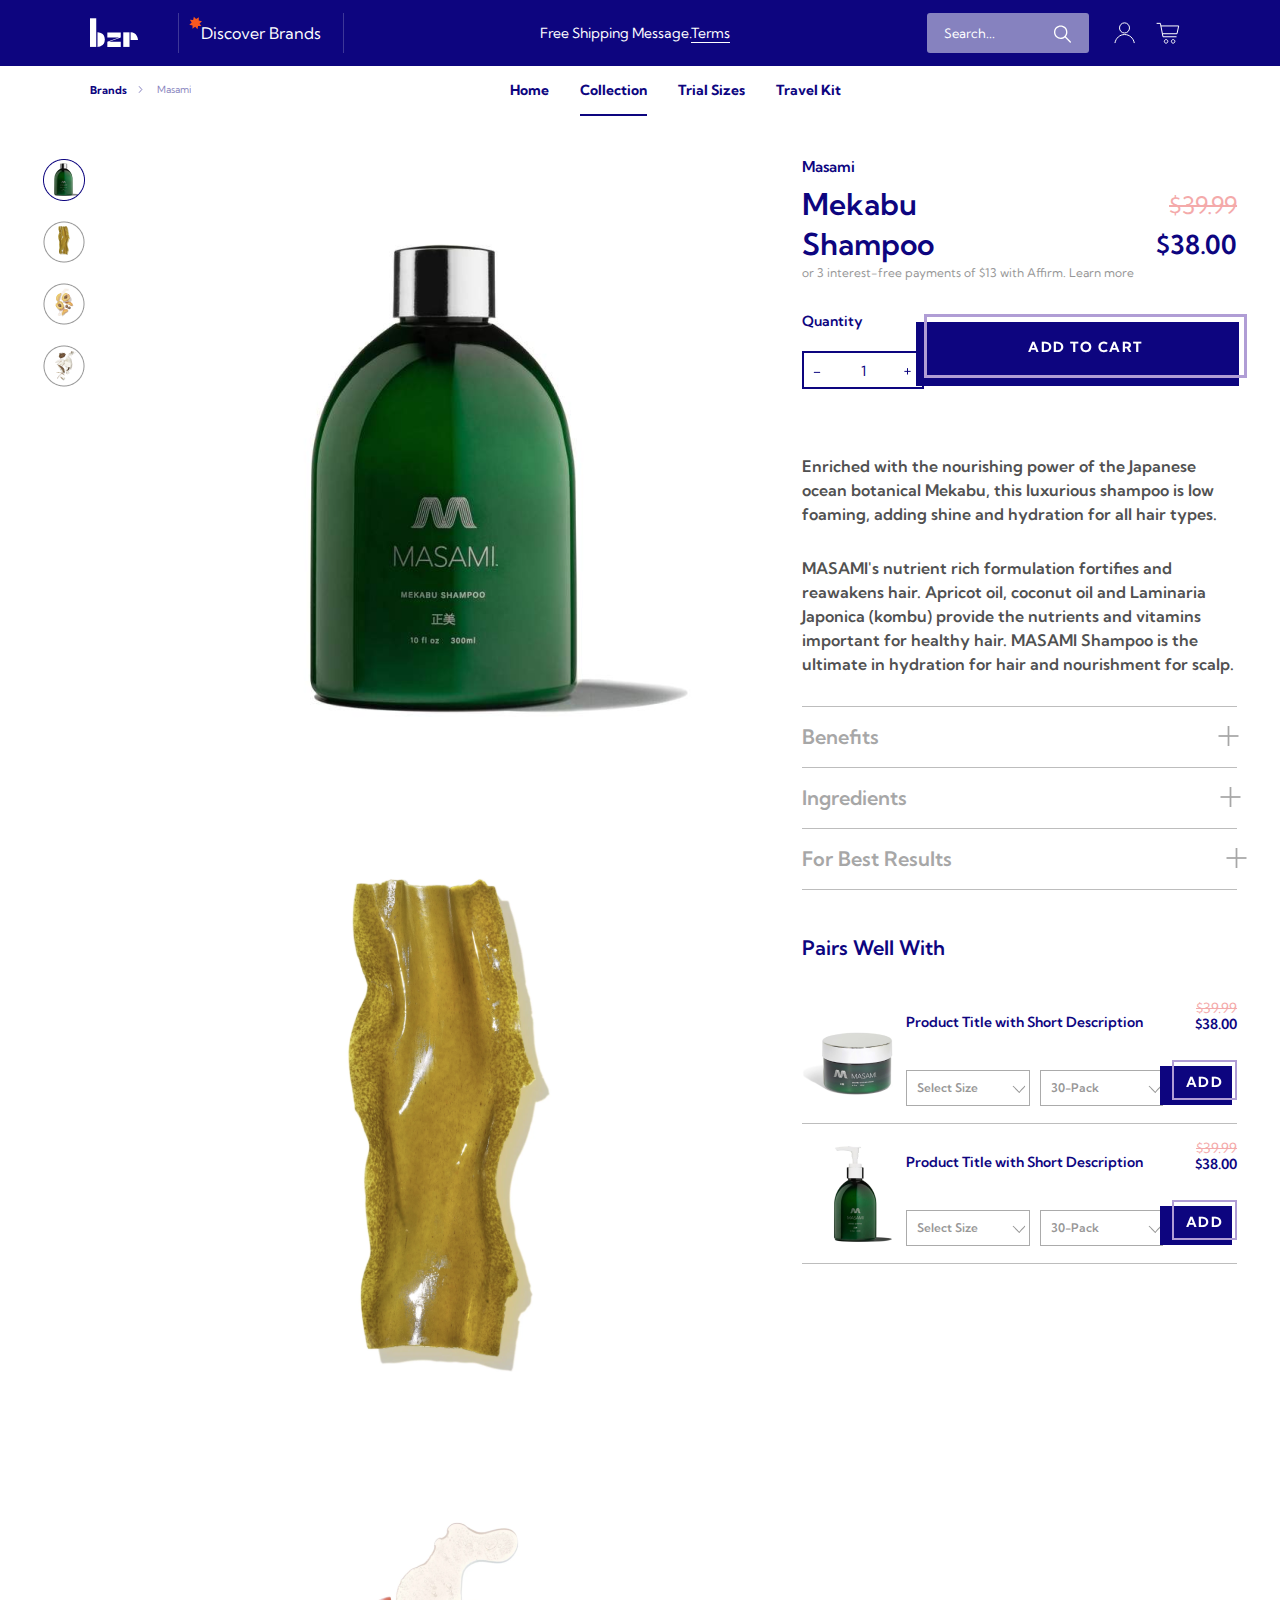
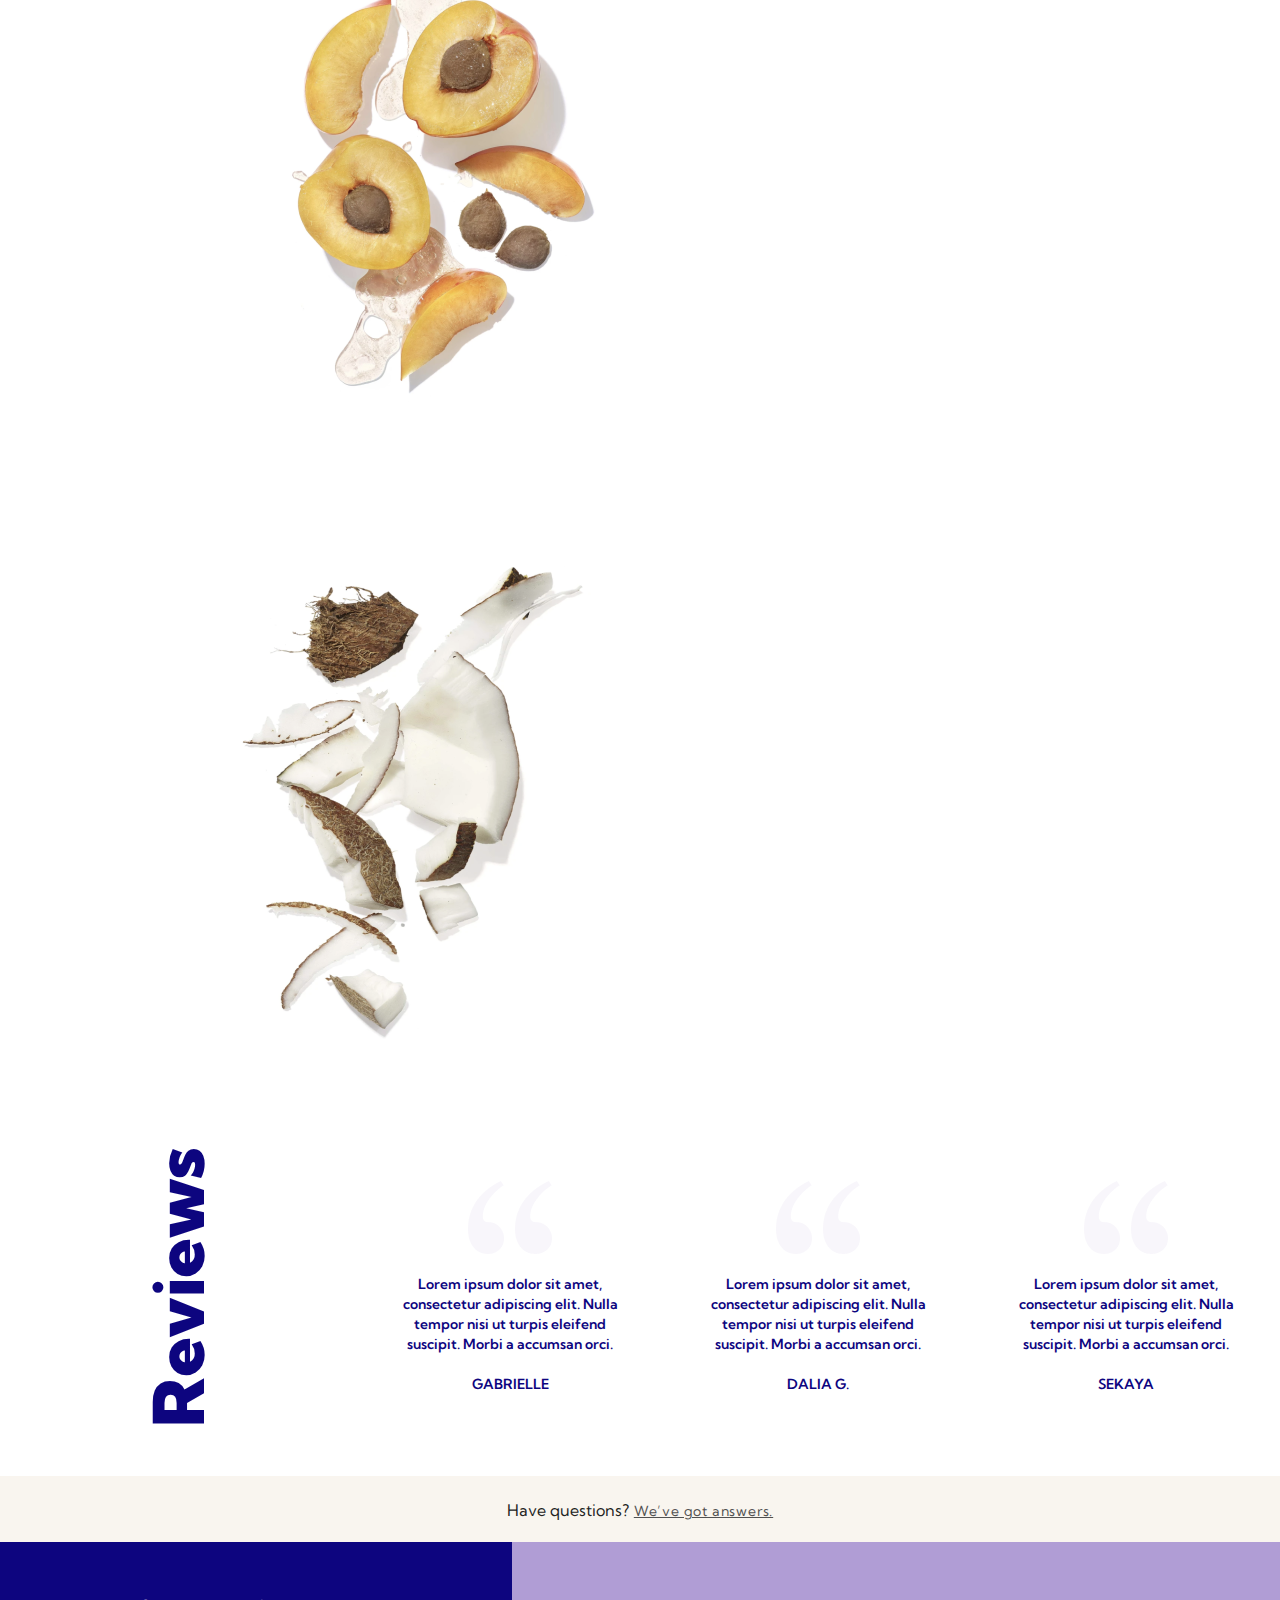
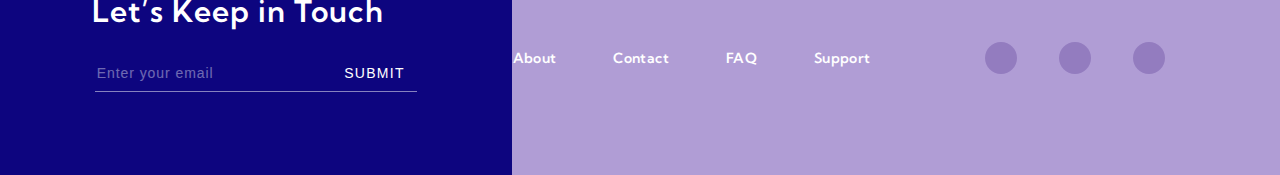
==== Mekabu_Shampoo.html @ cb9a2509 "in process" ====
<!DOCTYPE html>
<html lang="en">
<head>
    <meta charset="UTF-8">
    <meta name="viewport" content="width=device-width, initial-scale=1.0"> 
    <link rel="stylesheet" href="./css/reset.css">
    <link rel="stylesheet" href="./css/style.css">
    <link rel="stylesheet" href="./css/collection.css">
    <link rel="stylesheet" href="./css/item.css">
    <link href="https://fonts.googleapis.com/css2?family=Kumbh+Sans:wght@300&display=swap" rel="stylesheet">
    <title>Mekabu Shampoo</title>
</head>
<body>
    
        <header>
            
                <div class="header-for-mobile">
                    <div class="container">
                        <div class="header-for-mobile-row">
                            
                            <div class="line-high">
                                <p>Brand specific shipping or promo message goes here.</p>
                            </div>

                            <div class="low-line">
                                <div class="search-mobile"><img src="./images/icon-search-for-header-mobile.svg" alt=""></div>
                                <div class="main-logo-mobile"><a href="./index.html"><img src="./images/main-logo-header-mobile.svg" alt=""></a></div>
                                <div class="right-side-icons">
                                    <img src="./images/icon-account-header-mobile.svg" alt="">
                                    <img id="cart-icon-mobile" src="./images/icon-cartitems-header-mobile.svg" alt="">
                                </div>
                            </div>

                        </div>
                    </div>
                </div>
                
                <div class="nav-primary">
                    <div class="container">
                        <div class="nav-primary-row">

                            <div class="main-logo">
                               <a href="index.html"><img src="images/BZR-LOGO.svg" alt=""></a>
                            </div>

                            <div class="brand-directory">
                                <a href="#"><p>Discover Brands</p></a>
                            </div>

                            <div class="promo-message">
                                <p>Free Shipping Message.<a href="#">Terms</a></p>
                            </div>

                            <div class="field-search">
                                    <input type="text" placeholder="Search...">
                            </div>

                            <a href="#" class="account"><img src="images/ICON-Account.svg" alt=""></a>
                            <a href="#" class="cart"><img src="images/ICON-Cart.svg" alt=""></a>

                        </div>
                    </div>
                </div>

                <div class="nav-secondary">
                        <div class="container">
                            <div class="nav-secondary-row">

                                <div class="left-side">
                                    <p class="left-side-p1">Brands</p>
                                    <p class="left-side-p2">Masami</p>
                                </div>

                                <nav class="main-nav">
                                    <div><a href="index.html">Home</a></div>
                                    <div><a href="collection.html" class="active">Collection</a></div>
                                    <div><a href="#">Trial Sizes</a></div>
                                    <div><a href="#">Travel Kit</a></div>
                                    </nav>
                            </div>
                        </div>
                </div>

        </header>

        <!-- ------------------------------- main part ------------------------------------------- -->

        <div class="main-part">
            <div class="container main-part-row">

                <div class="min-item-img">
                    <div class="img-min"><a href="#"><img src="./images/min-item-img-1.png" alt=""></a></div>
                    <div class="img-min"><a href="#"><img src="./images/min-item-img-2.png" alt=""></a></div>
                    <div class="img-min"><a href="#"><img src="./images/min-item-img-3.png" alt=""></a></div>
                    <div class="img-min"><a href="#"><img src="./images/min-item-img-4.png" alt=""></a></div>
                </div>

                <div class="max-item-img">
                    <div class="img-max"><img src="./images/max-item-img-1.png" alt=""></div>
                    <div class="img-max"><img src="./images/max-item-img-2.png" alt=""></div>
                    <div class="img-max"><img src="./images/max-item-img-3.png" alt=""></div>
                    <div class="img-max"><img src="./images/max-item-img-4.png" alt=""></div>
                </div>

                <div class="info-side">
                    
                    <div class="subhead">
                        <p>Masami</p>
                    </div>

                    <div class="subhead-2">
                        <div class="product-name"><h1>Mekabu<br>
                            Shampoo</h1></div>   
                        <div class="price-strike">
                            <div class="old-price">$39.99</div>
                            <div class="product-price">$38.00</div>
                        </div>                
                    </div>

                    <div class="more-price-info"><p>or 3 interest-free payments of $13 with Affirm. Learn more</p></div>

                    <div class="quantity-and-button">
                        <div class="quantity">
                            <h3>Quantity</h3>
                            <div class="quantity-input"><a href="#">1</a></div>
                        </div>
                        <div class="button-add-product">
                            <a href="">ADD TO CART</a>
                        </div>
                    </div>

                    <div class="product-description">
                        <p>Enriched with the nourishing power of the Japanese ocean botanical Mekabu, this luxurious shampoo is low foaming, adding shine and hydration for all hair types.</p>

                        <p>MASAMI's nutrient rich formulation fortifies and reawakens hair. Apricot oil, coconut oil and Laminaria Japonica (kombu) provide the nutrients and vitamins important for healthy hair. MASAMI Shampoo is the ultimate in hydration for hair and nourishment for scalp.</p>
                    </div>

                    <div class="detail-dropdowns">
                        <div class="benefits">
                            <p>Benefits</p>
                        </div>

                        <div class="ingredients">
                            <p>Ingredients</p>
                        </div>

                        <div class="f-b-results">
                            <p>For Best Results</p>
                        </div>
                    </div>

                    <div class="pairing">
                        <h3>Pairs Well With</h3>
                        <div class="pairing-column">
                            
                            <div class="pairing-block">
                                
                                <div class="start-side">
                                    <img src="./images/pairing-block-img-1.png" alt="">
                                </div>

                                <div class="medium-side">
                                    <div class="m-s-headline"><p>Product Title with Short Description</p></div>
                                    <div class="selectores">
                                        <div class="slct-1"><p>Select Size</p></div>
                                        <div class="slct-2"><p>30-Pack</p></div>
                                    </div>
                                </div>

                                <div class="end-side">
                                    <div class="price-strike">
                                        <div id="old-price-prn-blck" class="old-price">$39.99</div>
                                        <div id="product-price-prn-blck" class="product-price">$38.00</div>
                                    </div>
                                    <div class="btn-add">
                                        <a href="#">ADD</a>
                                    </div>
                                </div>

                            </div>

                            <div class="pairing-block">
                                
                                <div class="start-side">
                                    <img src="./images/pairing-block-img-2.png" alt="">
                                </div>

                                <div class="medium-side">
                                    <div class="m-s-headline"><p>Product Title with Short Description</p></div>
                                    <div class="selectores">
                                        <div class="slct-1"><p>Select Size</p></div>
                                        <div class="slct-2"><p>30-Pack</p></div>
                                    </div>
                                </div>

                                <div class="end-side">
                                    <div class="price-strike">
                                        <div id="old-price-prn-blck" class="old-price">$39.99</div>
                                        <div id="product-price-prn-blck" class="product-price">$38.00</div>
                                    </div>
                                    <div class="btn-add">
                                        <a href="#">ADD</a>
                                    </div>
                                </div>

                            </div>
                        </div>
                    </div>

                </div>
            </div>
        </div>

        <!-- ------------------------------- reviews ------------------------------------------>

        <div class="reviews">
            <div class="container reviews-row">

                <div class="start-block">
                    Reviews
                </div>

                <div class="standard-block standard-block-1">
                    <div class="reviews-quotes"><img src="./images/reviews-quotes.png" alt=""></div>
                    <p class="reviews-p1">Lorem ipsum dolor sit amet, consectetur adipiscing elit. Nulla tempor nisi ut turpis eleifend suscipit. Morbi a accumsan orci. </p>
                    <p class="reviewers-name">GABRIELLE</p>
                </div>

                <div id="standard-block-2" class="standard-block standard-block-2">
                    <div class="reviews-quotes"><img src="./images/reviews-quotes.png" alt=""></div>
                    <p class="reviews-p1">Lorem ipsum dolor sit amet, consectetur adipiscing elit. Nulla tempor nisi ut turpis eleifend suscipit. Morbi a accumsan orci. </p>
                    <p class="reviewers-name">DALIA G.</p>
                </div>

                <div id="standard-block-3" class="standard-block standard-block-3">
                    <div class="reviews-quotes"><img src="./images/reviews-quotes.png" alt=""></div>
                    <p class="reviews-p1">Lorem ipsum dolor sit amet, consectetur adipiscing elit. Nulla tempor nisi ut turpis eleifend suscipit. Morbi a accumsan orci. </p>
                    <p class="reviewers-name">SEKAYA</p>
                </div>

            </div>
        </div>

        <!-- ----------------------------------- footer ------------------------------ -->

        <div class="footer">
            
                <div class="footer-primary">
                    <div class="container footer-primary-row">
                        <p>Have questions?<a href="#">We’ve got answers.</a></p>
                    </div>
                </div>

                <div class="footer-secondary">
                    <div class="container-fluid footer-secondary-row">
                        
                        <div class="footer-secondary-block-1">
                            <h3>Let’s Keep in Touch</h3>
                            <form id="email">
                                <input type="text" placeholder="Enter your email">
                                <button>SUBMIT</button>
                            </form>
                        </div>

                        <div class="footer-secondary-block-2">
                            <nav class="footer-nav">
                                <div><a href="#">About</a></div>
                                <div><a href="#">Contact</a></div>
                                <div><a href="#">FAQ</a></div>
                                <div id="nav-support"><a href="#">Support</a></div>
                            </nav>
                        </div>

                        <div class="footer-secondary-block-3">
                            <div class="footer-icons">
                                <img src="./images/social-icon-footer.svg" alt="">
                                <img src="./images/social-icon-footer.svg" alt="">
                                <img id="last-footer-icon" src="./images/social-icon-footer.svg" alt="">
                            </div>
                        </div>
                    </div>

                </div>
        </div>

</body>
</html>
---- css/style.css ----
body {
    font-family: 'Kumbh Sans', sans-serif;
    background-color: #fff;
    max-height: 100%;
    /* overflow: hidden;  */
    display: flex;
    flex-direction: column; 
}

.container-fluid {
    max-width: 100%;
    display: flex;
    margin: 0 auto;
}

.container {
    display: flex;
    max-width: 1440px;
    margin: 0 auto;
}

/* ----------------------------- header ------------------------------- */

/* --------------------------- nav-primary ---------------------------- */

.nav-primary {
    background-color: #0D057F;

}

.nav-primary-row {
    display: flex;
    width: 100%;
    align-items: center;
    padding: 1% 7%;
}

.main-logo {
    width: 8%;
}

.brand-directory p {
    font-size: 16px;
    font-style: normal;
    font-weight: 400;
    line-height: 24px;
    letter-spacing: 0px;
    color: #fff;
}

.brand-directory p::before {
    content: url(../images/Star-1.svg);
    position: absolute;
    margin: -10px 0px 0px -13px;
    transform: rotate(89deg);
}

.brand-directory {
    display: flex;
    align-items: center;
    width: 15%;
    height: 100%;
    justify-content: center;
    border-left: 1px solid rgba(255,255,255,0.2);
    border-right: 1px solid rgba(255,255,255,0.2);
}

.promo-message {
    width: 53%;
    text-align: center;
}

.promo-message p, a {
    color: #fff;
    font-style: normal;
    font-weight: normal;
    font-size: 14px;
    line-height: 20px;
}

.promo-message a {
    border-bottom: 1px solid #fff;
}

.field-search {
    width: 13%;
}

.field-search input, .field-search button {
    outline: none;
    background: #8682BFFF;
}

.field-search input {
    width: 100%;
    height: 38px;
    padding-left: 17px;
    border: 0px solid;
    border-radius: 3px;
    color: #fff;
}

.field-search ::-webkit-input-placeholder {
    color: #fff;
    font-size: 13px;
    line-height: 20px;
    font-family: 'Kumbh Sans', sans-serif;
}

.field-search::after {
    content: url(../images/ICON-Search.svg);
    position: absolute;
    top: 24px;
    margin-left: 112px;
    padding: 1px 15px 0px 15px;
    background: #8682BFFF;
}

.account {
    margin-left: 3%
}

.account, .cart {
    width: 4%;
    text-align: center;
}

/* ------------------------------------ nav-secondary -------------------------- */

.nav-secondary {
    background-color: #fff;
}

.nav-secondary-row {
    display: flex;
    padding: 12px 7%;
    width: 100%;
    align-items: center;
}

.left-side {
    display: flex;
}

.left-side-p1 {
    font-size: 11px;
    line-height: 24px;
    color: #0D057F;
    font-weight: 700;
    margin-right: 30px;
}

.left-side-p1::after {
    content: url(../images/Right.svg);
    margin: 0px 0px 0px 10px;
    position: absolute;
}

.left-side-p2 {
    font-size: 10px;
    line-height: 24px;
    color: #0D057F;
    opacity: 0.5;
}

.main-nav {
    display: flex;
    margin-left: 29%;
}

.main-nav a {
    font-size: 14px;
    line-height: 20px;
    text-align: center;
    color: #0D057F;
    font-weight: bold;
    margin-right: 31px;
    padding-bottom: 15px;
}

.main-nav a:hover {
    border-bottom: 2px solid #0D057F;
}

.active {
    border-bottom: 2px solid #0D057F;
    font-size: 14px;
    line-height: 20px;
    text-align: center;
    color: #0D057F;
    font-weight: bold;
    margin-right: 31px;
    padding-bottom: 15px;
}

/* --------------------------------- header-for-mobile -------------------------- */

.header-for-mobile {
    display: none;
}

.header-for-mobile-row {
    width: 100%;
    display: flex;
    flex-direction: column;
}

.line-high {
    width: 100%;
    height: 30px;
    background-color: #0D057F;
}

.line-high p {
    font-size: 14px;
    line-height: 13px;
    text-align: center;
    color: #FFFFFF;
    padding-top: 10px;
}

.low-line {
    display: flex;
    width: 100%;
    height: 65px;
    background-color: #fff;
    border-bottom: 1px solid #D8D6F0;
    justify-content: space-between;
    align-items: center;
}

.search-mobile img, .right-side-icons img {
    width: 30px;
    height: 30px;
}

#cart-icon-mobile {
    width: 38px;
    height: 37px;
    margin-left: 15px;
}

.main-logo-mobile {
    margin-right: -50px;
}

.main-logo-mobile img{
    width: 60px;
}

.search-mobile {
    margin-left: 30px;
}

.right-side-icons {
    margin-right: 25px;
}

/* -------------------------------- header end ----------------------------- */

/* ------------------------------ hero ------------------------------- */

.hero {
    padding: 6% 0;
    background: url(../images/Header.png);
    background-size: cover;
}

.hero-column {
    align-items: center;
    flex-direction: column;
    display: flex;
    justify-content: center;
}

.hero-p {
    font-weight: 600;
    font-size: 20px;
    line-height: 32px;
    text-align: center;
    color: #FFFFFF;
    margin-top: 32.6px;
}

.hero a {
    width: 180px;
    font-weight: bold;
    font-size: 14px;
    text-align: center;
    letter-spacing: 1.5px;
    color: #FFFFFF;
    border: 3px solid #B09DD5;
    padding: 11px 0 8px 0;
    margin-top: 36px;
    transform-style: preserve-3d;
}

.hero a::after {
    content: '';
    width: 186px;
    height: 45px;
    background-color: #0D057F;
    position: absolute;
    display: block;
    top: 3px;
    right: 3px;
    transform: translateZ(-1px);
}

/* ------------------------------ text-with-subtitle ------------------------- */

.text-with-subtitle {
    background-color: #FEFFFEFF;
    padding: 55px 0 64px 0;
}

.text-with-subtitle-column {
    align-items: center;
    flex-direction: column;
    display: flex;
    justify-content: center;
}

.text-with-subtitle-p1 {
    font-weight: 600;
    font-size: 30px;
    line-height: 30px;
    text-align: center;
    color: #0D057F;
}

.text-with-subtitle-p2 {
    font-size: 20px;
    line-height: 32px;
    text-align: center;
    color: #515151;
    font-weight: 600;
    width: 60%;
    margin-top: 24px;
}


/* ----------------------- featured-products --------------------- */

.featured-products {
    padding: 80px 0 80px 0;
    background-color: #fff;
}

.featured-products h2 {
    font-weight: 800;
    font-size: 30px;
    line-height: 40px;
    text-align: center;
    color: #0D057F;
    margin-bottom: 42px;
}

.featured-products-row {
    justify-content: space-around;
}

.product-tile {
    display: flex;
    flex-direction: column;
    justify-content: space-between;
    flex-wrap: wrap;
    height: 440px;
    background-color: #fff;
}

.item-img {
    height: fit-content;
}

.item-p {
    display: flex;
    justify-content: space-between;
    padding: 4px 0 0 0;
}

.name-product {
    font-size: 14px;
    line-height: 18px;
    color: #515151;
    font-weight: 600;
}

.product-price {
    font-size: 14px;
    line-height: 18px;
    color: #515151;
    opacity: 0.5;
}

.product-tile a {
    width: 180px;
    font-weight: bold;
    font-size: 14px;
    text-align: center;
    letter-spacing: 1.5px;
    text-transform: uppercase;
    color: #FFFFFF;
    border: 3px solid #B09DD5;
    padding: 14px 0px 10px 0px;
    margin-left: 8px;
    transform-style: preserve-3d;
}

.product-tile a::after {
    content: '';
    width: 185px;
    height: 50px;
    background-color: #0D057F;
    position: absolute;
    display: block;
    top: 3px;
    right: 3px;
    transform: translateZ(-1px);
}

.item-button {
    display: flex;
}

.more-info {
    font-size: 14px;
    line-height: 18px;
    color: #0D057F;
    opacity: 0.5;
}

/* --------------------------- .text-with-subtitle-2 --------------------- */

.text-with-subtitle-2 {
    background-image: url(../images/bg-text-with-subtitle-2.png);
    background-size: cover;
    padding: 4% 0 4% 0;
}

.text-with-subtitle-2-p2 {
    margin: 35px 0 50px 0;
}

.text-with-subtitle-2-p2, .text-with-subtitle-2-p3 {
    font-size: 16px;
    line-height: 32px;
    color: #515151;
    font-weight: 600;
    text-align: center;
    width: 56%;
}

.text-with-subtitle-2 a {
    width: 180px;
    font-weight: bold;
    font-size: 14px;
    text-align: center;
    letter-spacing: 1.5px;
    color: #FFFFFF;
    border: 3px solid #B09DD5;
    padding: 11px 0 8px 0;
    margin-top: 60px;
    transform-style: preserve-3d;
}

.text-with-subtitle-2 a::after {
    content: '';
    width: 186px;
    height: 45px;
    background-color: #0D057F;
    position: absolute;
    display: block;
    top: 3px;
    right: 3px;
    transform: translateZ(-1px);
}

/* ------------------------- splits ----------------------------- */

.splits-row {
    display: flex;
    flex-wrap: wrap;
}

.splits-group {
    display: flex;
    width: 100%;
}
.split-block {
    height: auto;
    width: 50%;
    display: flex;
    flex-direction: column;
    align-items: center;
    justify-content: center;
}

.split-block img {
    height: 100%;
    width: 100%;
}

.split-block h3 {
    font-size: 60px;
    line-height: 64px;
    color: #0D057F;
    font-weight: 600;
}

.split-block p {
    font-size: 20px;
    line-height: 32px;
    color: #515151;
    font-weight: 600;
    text-align: center;
}

.split-block-2 p {
    width: 55%;
    margin-top: 16px;
}

.split-block-2 {
    background-color: #F4F7F4;
}

.split-block a {
    width: 200px;
    font-weight: bold;
    font-size: 14px;
    text-align: center;
    letter-spacing: 1.5px;
    text-transform: uppercase;
    color: #FFFFFF;
    border: 3px solid #B09DD5;
    padding: 14px 0px 10px 0px;
    margin-top: 35px;
    transform-style: preserve-3d;
}

.split-block a::after {
    content: '';
    width: 205px;
    height: 50px;
    background-color: #0D057F;
    position: absolute;
    display: block;
    top: 3px;
    right: 3px;
    transform: translateZ(-1px);
}

/* ------------------------------- reviews --------------------------------- */

.reviews-row {
    display: flex;
    width: 100%;
    flex-direction: row;
    justify-content: space-around;
    padding: 5% 0;
}

.reviews-row .start-block {
    color: #0D057F;
    font-size: 70px;
    font-weight: 900;
    transform: rotate(-90deg);
    margin: 7% 0px;
}

.reviews-row .standard-block {
    display: flex;
    flex-direction: column;
    align-items: center;
    justify-content: center;
    width: 18%;
}

.standard-block .reviews-p1, .reviewers-name {
    font-size: 14px;
    line-height: 20px;
    text-align: center;
    color: #0D057F;
    text-align: center;
    font-weight: 600;
}

.standard-block .reviews-p1 {
    margin: 20px 0;
}

/* ------------------------------- social-feed ----------------------------- */
 .social-feed-column {
    flex-direction: column;
    align-items: center;
    display: flex;
    width: 100%;
    padding: 2% 0 5% 0;
 }

 .social-feed-column h3 {
    width: 100%;
    font-weight: 600;
    font-size: 30px;
    line-height: 38px;
    text-align: center;
    color: #0D057F;
    margin-bottom: 58px;
 }

.social-feed-images {
    display: flex;
    justify-content: space-between;
    width: 100%;
}

.social-feed-img {
    width: 17%;
    height: 100%;
}

.social-feed-img img {
    width: 100%;
    height: auto;
}

#first-social-feed-img {
    height: 100%;
    width: 9.6%;
    display: flex;
    justify-content: flex-start;
}

#last-social-feed-img {
    height: 100%;
    width: 9.6%;
    display: flex;
    justify-content: flex-end;
}

#first-social-feed-img img, #last-social-feed-img img {
    width: 100%;
}

/* ---------------------------------------- footer ------------------------------------ */

.footer-primary {
    height: 16px;
    background-color: #F9F5EF;
    padding: 25px 0 25px 0px;
}

.footer-primary-row {
    justify-content: center;
}

.footer-primary-row p a {
    font-size: 14px;
    line-height: 20px;
    text-align: center;
    letter-spacing: 0.8px;
    color: #515151;
    margin-top: 25px;
}

.footer-primary-row a {
    text-decoration: revert;
    margin-left: 5px;
}

/* ---------------- footer-secondary -------------- */

.footer-secondary {
    background-color:  #B09DD5;
}

.footer-secondary-row {
    justify-content: center;
    max-width: 100%;
    display: flex;
    margin: 0 auto;
}

.footer-secondary-block-1 {
    width: 40%;
    padding: 50px 0 83px 0;
    background-color: #0D057F;
    display: flex;
    flex-direction: column;
    align-items: center;
}

.footer-secondary-block-1 h3 {
    font-size: 30px;
    line-height: 38px;
    letter-spacing: 1px;
    color: #FFFFFF;
    font-weight: 600;
    width: 64%;
}

.footer-secondary-block-1 form {
    width: 63%;
    border-bottom: 1px solid rgba(255, 255, 255, 0.5);
    padding-bottom: 8px;
}

.footer-secondary-block-1 input[type="text"] {
    background-color: #0D057F;
    border: none;
    color: #fff;
    margin: 33px 0 0 0px;
    width: 73%;
}

#email ::-webkit-input-placeholder {
    font-size: 14px;
    line-height: 18px;
    letter-spacing: 0.933333px;
    color: #FFFFFF;
    opacity: 0.4;
}

.footer-secondary-block-1 button {
    background-color: #0D057F;
    color: #fff;
    border: none;
    font-size: 14px;
    line-height: 18px;
    letter-spacing: 1.3px;
}

.footer-secondary-block-2 {
    display: flex;
    width: 28%;
    justify-content: flex-end;
    align-items: center;
}

.footer-secondary-block-2 nav {
    display: flex;
}

.footer-secondary-block-2 a {
    font-size: 14px;
    line-height: 63px;
    letter-spacing: 0.35px;
    color: #FFFFFF;
    font-weight: 600;
}

.footer-nav div {
    margin-right: 57px;
}

#nav-support {
    margin-right: 0;
}

.footer-secondary-block-3 {
    display: flex;
    width: 32%;
    justify-content: center;
    align-items: center;
}

.footer-icons img {
    margin-right: 38px;
}

#last-footer-icon {
    margin-right: 0;
}

/* -------------------------------------------- adaptive ------------------------------ */

/* ---------------------------- 1025px ------------------------------------ */

@media screen and (max-width:1025px) {
    .field-search::after {
        top: 20px;
        margin-left: 84px;
    }

    .brand-directory p {
        font-size: 14px;
    }

    .main-nav {
        margin-left: 20%;
    }

    .featured-products-row {
        flex-wrap: wrap;
    }

    .product-tile-4 {
        margin-top: 6%;
    }

    .split-block h3 {
        font-size: 47px;
    }

    .split-block p {
        font-size: 17px;
    }

    .footer-secondary-block-1 h3 {
        font-size: 26px;
    }

    .footer-secondary-block-1 input[type="text"] {
        width: 68%;
    }

    .footer-nav div {
        margin-right: 25px;
    }

    .footer-secondary-block-1 {
        width: 40%;
        padding: 50px 0 53px 0;
    }
}

/* ---------------------------- 824px ------------------------------------ */

@media screen and (max-width:824px) {
    .brand-directory p {
        font-size: 10px;
    }

    .promo-message p, a {
        font-size: 11px;
    }

    .field-search::after {
        top: 17px;
        margin-left: 75px;
        padding: 1px 7px 0px 10px;
    }

    .main-nav a {
        font-size: 10px;
    }

    .product-tile-3 {
        margin-top: 6%;
    }

    .split-block h3 {
        font-size: 33px;
    }

    .split-block p {
        font-size: 11px;
    }

    .reviews-row .start-block {
        font-size: 40px;
        margin: 12% 0px 16% 0%;
    }

    .reviews-row .standard-block {
        justify-content: space-between;
        width: 22%;
    }

    .footer-secondary-block-1 h3 {
        font-size: 20px;
    }

    .footer-secondary-block-1 input[type="text"] {
        width: 61%;
    }

    .footer-secondary-block-2 {
        justify-content: center;
    }

    .footer-secondary-block-2 nav {
        flex-direction: column;
    }

    .footer-nav div {
        margin-right: 0px;
        height: 39px;
    }    
    
}

/* ---------------------------- 814px ------------------------------------ */

@media screen and (max-width:814px) {
    .main-nav {
        margin-left: 19%;
    }

    .footer-secondary-block-1 input[type="text"] {
        width: 60%;
    }

    .footer-secondary-block-1 button {
        font-size: 12px;
    }
}

/* ---------------------------- 769px ------------------------------------ */

@media screen and (max-width:769px) {
    .field-search::after {
        top: 17px;
        margin-left: 70px;
    }

    .main-nav {
        margin-left: 15%;
    }

    .text-with-subtitle-2 {
        padding: 6% 0 6% 0px;
    }

    .text-with-subtitle-2 a {
        margin-top: 25px;
    }

    .split-block a {
        margin-top: 18px;
    }

    .split-block-2 p {
        margin-top: 0px;
    }

    .standard-block-1 {
        margin-left: -5%;
    }

    .footer-secondary-block-1 h3 {
        font-size: 19px;
    }

}

/* ---------------------------- 737px ------------------------------------ */

@media screen and (max-width:737px) {
    .field-search::after {
        margin-left: 66px;
    }

    .main-nav {
        margin-left: 14%;
    }

    .text-with-subtitle-2-p2, .text-with-subtitle-2-p3 {
        width: 78%;
    }

    .footer-secondary-block-1 h3 {
        font-size: 17px;
    }
    
}

/* ---------------------------- 732px ------------------------------------ */

@media screen and (max-width:732px) {
    .main-nav {
        margin-left: 10%;
    }

    .field-search input {
        padding-left: 4px;
    }

    .field-search::after {
        margin-left: 54px;
        padding: 1px 8px 0px 6px;
    }

    .account, .cart {
        width: 5%;
    }

    .text-with-subtitle-p2 {
        font-size: 16px;
    }

}

/* ---------------------------- 721px ------------------------------------ */

@media screen and (max-width:721px) {
    .main-nav {
        margin-left: 5%;
    }

    .split-block p {
        line-height: 23px;
    }

    .footer-secondary-block-1 input[type="text"] {
        width: 59%;
    }

    #email ::-webkit-input-placeholder {
        font-size: 10px;
    }
}

/* ---------------------------- 668px ------------------------------------ */

@media screen and (max-width:668px) {
    .brand-directory p {
        font-size: 7px;
    }

    .main-logo {
        width: 11%;
    }

    .field-search ::-webkit-input-placeholder {
        color: #fff;
        font-size: 10px;
    }

    .field-search::after {
        margin-left: 52px;
        padding: 1px 3px 0px 4px;
    }

    .left-side-p2 {
        font-size: 8px;
    }

    .main-nav {
        margin-left: 14%;
    }

    .main-nav a {
        font-size: 9px;
    }

    .split-block h3 {
        font-size: 26px;
    }

    .split-block p {
        font-size: 9px;
        line-height: 21px;
    }

    .footer-secondary-block-1 h3 {
        font-size: 15px;
    }

    .footer-secondary-block-1 button {
        font-size: 9px;
    }
    
}

/* ---------------------------- 654px ------------------------------------ */

@media screen and (max-width:654px) {
    .main-nav {
        margin-left: 14%;
    }

}

/* ---------------------------- 641px ------------------------------------ */

@media screen and (max-width:641px) {
    .main-nav a {
        font-size: 9px;
    }

    .field-search::after {
        margin-left: 49px;
    }

    .left-side-p1 {
        font-size: 9px;
    }

    .left-side-p2 {
        font-size: 7px;
    }

    .footer-secondary-block-3 {
        justify-content: flex-start;
    }

}

/* ---------------------------- 569px ------------------------------------ */

@media screen and (max-width:569px) {
    .header-for-mobile {
        display: block;
    }

    .nav-primary {
        display: none;
    }
    
    .main-nav {
        display: none;
    }

    .left-side {
        margin-left: 31px;
    }

    .left-side-p1 {
        font-size: 15px;
    }

    .left-side-p2 {
        font-size: 14px;
    }

    .item-img img {
        width: 220px;
    }

    .product-tile {
        height: 360px;
    }

    .split-block a {
        margin-top: 3px;
    }

    .reviews-row .start-block {
        margin: 12% 0px 34% 0%;
    }

    .reviews-row .standard-block {
        justify-content: center;
    }

    .standard-block .reviews-p1, .reviewers-name {
        font-size: 9px;
        line-height: 16px;
    }

    .social-feed-column h3 {
        font-size: 20px;
    }

    #social-feed-img-2, #social-feed-img-4, #social-feed-img-5 {
        display: none;
    }

    #first-social-feed-img, #last-social-feed-img {
        width: 23.9%;
    }

    .social-feed-img {
        width: 42%;
    }

    .footer-primary-row p a {
        font-size: 11px;
    }

    .footer-secondary-row {
        flex-wrap: wrap;
    }

    .footer-secondary-block-1 h3 {
        font-size: 17px;
        text-align: center;
    }

    .footer-secondary-block-1 {
        width: 100%;
        padding: 27px 0 40px 0;
    }

    .footer-secondary-block-1 input[type="text"] {
        width: 82%;
    }

    .footer-secondary-block-2 {
        width: 100%;
        padding: 10px 0 45px 0;
    }

    .footer-secondary-block-3 {
        width: 100%;
        justify-content: center;
        padding: 0 0 50px 0;
    }

}

/* ---------------------------- 541px ------------------------------------ */

@media screen and (max-width:541px) {
    .header-for-mobile {
        display: block;
    }

    .nav-primary {
        display: none;
    }
    
    .main-nav {
        display: none;
    }

    .left-side {
        margin-left: 31px;
    }

    .left-side-p1 {
        font-size: 15px;
    }

    .left-side-p2 {
        font-size: 14px;
    }

    .text-with-subtitle-p2 { 
        width: 82%;
    }

    .text-with-subtitle-2 {
        background-image: url(../images/bg-text-with-subtitle-2-mobile.png);
    }

    .splits-group {
        flex-wrap: wrap;
    }

    .split-block {
        width: 100%;
        height: 540px;
    }

    #split-3 {
        order: 2;
    }

    .split-block h3 {
        font-size: 45px;
    }

    .split-block p {
        font-size: 17px;
        line-height: 40px;
    }

    .split-block a {
        margin-top: 35px;
    }

    .reviews-row {
        flex-direction: column;
        align-items: center;
        justify-content: center;
    }

    .reviews-row .start-block {
        margin: 0% 0px 6% 0%;
        font-size: 25px;
        transform: none;
    }

    .reviews-row .standard-block {
        width: 37%;
        margin-left: 0;
    }

    .standard-block .reviews-p1, .reviewers-name {
        font-size: 12px;
        line-height: 23px;
    }

    #standard-block-2, #standard-block-3{
        display: none;
    }

    .standard-block-1::before {
        content: url(../images/reviews-arrow-left.svg);
        position: absolute;
        left: 20%;
    }

    .standard-block-1::after {
        content: url(../images/reviews-arrow-right.svg);
        position: absolute;
        right: 20%;
    }

    .footer-secondary-block-1 input[type="text"] {
        width: 81%;
    }

}


/* ---------------------------- 426px ------------------------------------ */

@media screen and (max-width:426px) {
    .line-high p {
        font-size: 11px;
    }

    .hero p {
        width: 74%;
    }

    .text-with-subtitle-p2 {
        font-size: 13px;
    }

    .item-img img {
        width: 180px;
    }

    .product-tile a {
        width: 150px;
    }

    .product-tile a::after {
        width: 155px;
    }

    .product-tile {
        height: 310px;
    }

    .name-product {
        font-size: 11px;
    }

    .product-price {
        font-size: 12px;
    }

    .product-tile-3, .product-tile-4 {
        margin-top: 12%;
    }

    .split-block {
        height: 420px;
    }

    .split-block p {
        font-size: 13px;
        line-height: 23px;
    }

    .split-block h3 {
        font-size: 40px;
    }


    .footer-secondary-block-1 input[type="text"] {
        width: 76%;
    }

}

/* ---------------------------- 376px ------------------------------------ */

@media screen and (max-width:376px)  {
    .text-with-subtitle-p2 {
        font-size: 12px;
        line-height: 28px;
    }

    .item-img img {
        width: 140px;
    }

    .product-tile a {
        width: 125px;
        font-size: 10px;
        padding: 7px 0px 5px 0px;
    }

    .product-tile a::after {
        width: 128px;
        height: 36px;
    }

    .name-product {
        font-size: 9px;
    }

    .product-price {
        font-size: 10px;
    }

    .more-info {
        font-size: 11px;
    }

    .product-tile {
        height: 250px;
    }

    .split-block {
        height: 380px;
    }

    .footer-secondary-block-1 input[type="text"] {
        width: 71%;
    }

}

/* ---------------------------- 361px ------------------------------------ */

@media screen and (max-width:361px) {
    .split-block {
        height: 360px;
    }
    
}

/* ---------------------------- 321px ------------------------------------ */

@media screen and (max-width:321px) {
    .line-high p {
        font-size: 9px;
    }

    .right-side-icons {
        margin-right: 9px;
    }

    .text-with-subtitle-p1 {
        font-size: 22px;
        margin-top: 12px;
    }

    .text-with-subtitle-p2 {
        font-size: 13px;
        line-height: 23px;
        margin-top: 14px;
    }

    .split-block {
        height: 320px;
    }

    .split-block h3 {
        font-size: 30px;
    }

    .split-block p {
        font-size: 11px;
        line-height: 19px;
    }

    .split-block a {
        margin-top: 14px;
    }

    .footer-secondary-block-1 input[type="text"] {
        width: 68%;
    }

}
---- css/collection.css ----
#item-href {
    border: none;
    margin: 0;
    padding: 0;
}

#item-href::after {
    content: '';
    display: none;
}

.featured-products {
    padding: 30px 0 80px 0;
}

.featured-products-row {
    justify-content: normal;
    flex-wrap: wrap;
}

.fp-headline {
    width: 55%;
    justify-content: flex-end;
    display: flex;
}

.sort {
    display: flex;
    width: 45%;
    justify-content: flex-end;
    align-items: center;
}

.sort a {
    font-size: 12px;
    color: #515151;
    opacity: 0.6;
    font-weight: 600;
    margin-right: 10%;
}

.sort a::after {
    content: url(../images/sort-arrow.png);
    position: absolute;
    margin-left: 15px;
}

.product-tile {
    margin: 3% 2% 0% 3%;
}

.featured-products h2 {
    margin-bottom: 0; 
}

/* ---------------------------- adaptive --------------------------------- */

/* ---------------------------- 1367px ------------------------------------ */

@media screen and (max-width:1367px) {
    .product-tile {
        margin: 3% 2% 0% 2%;
    }
}

/* ---------------------------- 1025px ------------------------------------ */

@media screen and (max-width:1025px) {
    .product-tile {
        margin: 3% 2% 0% 3%;
    }
    
}

/* ---------------------------- 824px ------------------------------------ */

@media screen and (max-width: 824px) {
    .product-tile {
        margin: 3% 7% 0% 8%;
    }
}

/* ---------------------------- 813px --------------------------------- */

@media screen and (max-width: 813px) {
    .product-tile {
        margin: 5% 7% 0% 8%;
    }
}


/* ---------------------------- 769px ------------------------------------ */

@media screen and (max-width:769px) {
    .sort a {
        margin-right: 15%;
    }

    .product-tile {
        margin: 3% 6% 0% 7%;
    }
}

/* ---------------------------- 737px ------------------------------------ */

@media screen and (max-width:737px) {
    .product-tile {
        margin: 3% 6% 0% 5%;
    }
    
}

/* ---------------------------- 721px ------------------------------------ */

@media screen and (max-width:721px) {
    .main-nav {
        margin-left: 13%;
    }

    .fp-headline {
        width: 60%;
    }

    .sort {
        width: 40%;
    }
    
    .product-tile {
        margin: 3% 5% 0% 5%;
    }
}

/* ---------------------------- 668px ------------------------------------ */

@media screen and (max-width:668px) {
    .product-tile {
        margin: 3% 4% 0% 3%;
    }
}

/* ---------------------------- 654px ------------------------------------ */

@media screen and (max-width:654px) {
    .main-nav {
        margin-left: 14%;
    }

    .product-tile {
        margin: 3% 3% 0% 3%;
    }
}

/* ---------------------------- 641px ------------------------------------ */

@media screen and (max-width:641px) {
    .product-tile {
        margin: 3% 2% 0% 3%;
    }
}

/* ---------------------------- 569px ------------------------------------ */

@media screen and (max-width:569px) {
    .sort a {
        margin-right: 25%;
    }

    .product-tile {
        margin: 3% 5% 0% 6%;
    }
}

/* ---------------------------- 541px ------------------------------------ */

@media screen and (max-width:541px) {
    .product-tile {
        margin: 4% 3% 0% 6%;
    }    
}


/* ---------------------------- 426px ------------------------------------ */

@media screen and (max-width:426px) {
    .fp-headline {
        width: 65%;
    }

    .sort {
        width: 35%;
    }

    .product-tile {
        margin: 9% 1% 0% 6%;
    }

}

/* ---------------------------- 415px ------------------------------------ */

@media screen and (max-width:415px) {
    .product-tile {
        margin: 9% 0% 0% 5%;
    }
}


/* ---------------------------- 376px ------------------------------------ */

@media screen and (max-width:376px)  {
    .product-tile {
        margin: 9% 6% 0% 6%;
    }
}

/* ---------------------------- 361px ------------------------------------ */

@media screen and (max-width:361px) {
    .product-tile {
        margin: 9% 5% 0% 6%;
    }
}

/* ---------------------------- 321px ------------------------------------ */

@media screen and (max-width:321px) {
    .fp-headline {
        width: 50%;
    }

    .sort {
        width: 47%;
    }
    
    .product-tile {
        margin: 9% 2% 0% 4%;
    }
}
---- css/item.css ----
.main-part-row {
    display: flex;
    flex-direction: row;
    padding: 45px 0 0px 0;
    justify-content: space-around;
}

.min-item-img {
    display: flex;
    flex-direction: column;
}

.min-item-img .img-min {
    margin-bottom: 20px;
}

.max-item-img {
    display: flex;
    flex-direction: column;
}

/* ------------------------------ info-side ----------------------------- */

.info-side {
    display: flex;
    flex-direction: column;
    width: 34%;
}

.subhead {
    width: 100%;
    margin-bottom: 10px;
}

.subhead p {
    font-size: 15px;
    color: #0D057F;
    font-weight: 600;
}

.subhead-2 {
    display: flex;
    justify-content: space-between;
}

.subhead-2 .product-name h1 {
    font-size: 30px;
    font-weight: 600;
    color: #0D057F;
    line-height: 40px;
}

.price-strike {
    display: flex;
    flex-direction: column;
    justify-content: space-around;
    align-items: flex-end;
}

.price-strike .old-price {
    font-size: 24px;
    text-decoration-line: line-through;
    color: #EB5757;
    opacity: 0.5;
}

.price-strike .product-price {
    font-size: 26px;
    color: #0D057F;
    font-weight: 600;
    opacity: 1;
}

.more-price-info {
    margin-bottom: 32px;
}

.more-price-info p {
    font-size: 12px;
    line-height: 18px;
    color: #979797;
}

.quantity-and-button {
    display: flex;
    flex-direction: row;
    justify-content: space-between;
    margin-bottom: 65px;
}

.quantity {
    display: flex;
    flex-direction: column;
    height: 75px;
    justify-content: space-between;
}

.quantity h3 {
    font-size: 14px;
    color: #0D057F;
    font-weight: 600;
}

.quantity-input {
    width: 118px;
    border: 2px solid #0D057F;
    text-align: center;
    padding: 9px 0 9px 0;
}

.quantity-input a {
    color: #0D057F;
    line-height: 0;
    font-size: 14px;
    cursor: default;
}

.quantity-input a::before {
    content: url(../images/quantity_minus.png);
    position: relative;
    top: -3px;
    right: 40px;
}

.quantity-input a::after {
    content: url(../images/quantity_plus.png);
    position: relative;
    top: -1px;
    left: 38px;
}

.button-add-product {
    display: flex;
    height: 64px;
}

.button-add-product a {
    width: 317px;
    font-weight: bold;
    font-size: 14px;
    text-align: center;
    letter-spacing: 1.5px;
    text-transform: uppercase;
    color: #FFFFFF;
    border: 3px solid #B09DD5;
    padding: 20px 0px 0px 0px;
    transform-style: preserve-3d;
}
    
    .button-add-product a::after {
    content: '';
    width: 323px;
    height: 64px;
    background-color: #0D057F;
    position: absolute;
    display: block;
    top: 5px;
    right: 5px;
    transform: translateZ(-1px);
}

.product-description p {
    font-weight: 600;
    font-size: 16px;
    line-height: 24px;
    color: #515151;
    margin-bottom: 30px;
}

.detail-dropdowns {
    display: flex;
    flex-direction: column;
}

.detail-dropdowns div {
    padding: 14px 0;
    display: flex;
}

.detail-dropdowns p {
    font-weight: 600;
    font-size: 20px;
    line-height: 32px;
    color: #515151;
    opacity: 0.5;
}

.benefits {
    border-top: 1px solid #BDBDBDFF;
    border-bottom: 1px solid #BDBDBDFF;
}

.ingredients {
    border-bottom: 1px solid #BDBDBDFF;
}

.f-b-results {
    border-bottom: 1px solid #BDBDBDFF;
}

.benefits::after {
    content: url(../images/dropdowns-plus.png);
    position: relative;
    left: 78%;
    top: 5px;
}

.ingredients::after {
    content: url(../images/dropdowns-plus.png);
    position: relative;
    left: 72%;
    top: 5px;
}

.f-b-results::after {
    content: url(../images/dropdowns-plus.png);
    position: relative;
    left: 63%;
    top: 5px;
}

.pairing {
    padding-top: 42px;
}

.pairing h3 {
    font-weight: 600;
    font-size: 20px;
    line-height: 32px;
    color: #0D057F;
}

.pairing-column {
    display: flex;
    flex-direction: column;
    padding: 20px 0 0 0;
}

.pairing-block {
    display: flex;
    justify-content: space-between;
    padding: 17px 0;
    border-bottom: 1px solid #BDBDBDFF;
}

.start-side {
    width: 22%;
}

.medium-side {
    width: 59%;
    display: flex;
    flex-direction: column;
    justify-content: space-between;
}

.m-s-headline {
    margin-top: 14px;
}

.m-s-headline p {
    font-weight: 600;
    font-size: 14px;
    color: #0D057F;
}

.selectores {
    display: flex;
}

.selectores p {
    font-size: 12px;
    line-height: 16px;
    color: rgba(81, 81, 81, 0.6);
    font-weight: 600;
    margin-left: 10px;
}

.slct-1 p::after {
    content: url(../images/slct-arrow.png);
    position: relative;
    left: 34px;
    top: 2px;
}

.slct-2 p::after {
    content: url(../images/slct-arrow.png);
    position: relative;
    left: 49px;
    top: 2px;
}

.slct-1 {
    width: 132px;
    padding: 9px 0;
    border: 1px solid #ABABABFF;
    margin-right: 10px;
}

.slct-2 {
    width: 132px;
    padding: 9px 0;
    border: 1px solid #ABABABFF;
}

.end-side {
    width: 15%;
    display: flex;
    flex-direction: column;
    justify-content: space-between;
}

#old-price-prn-blck, #product-price-prn-blck {
    font-size: 14px;
}

.btn-add {
    display: flex;
}

.btn-add a {
    width: 68px;
    font-weight: bold;
    font-size: 14px;
    text-align: center;
    letter-spacing: 1.5px;
    text-transform: uppercase;
    color: #FFFFFF;
    border: 2px solid #B09DD5;
    padding: 10px 0px 6px 0px;
    margin-bottom: 6px;
    transform-style: preserve-3d;
}
    
.btn-add a::after {
    content: '';
    width: 72px;
    height: 39px;
    background-color: #0D057F;
    position: absolute;
    display: block;
    top: 4px;
    right: 3px;
    transform: translateZ(-1px);
}
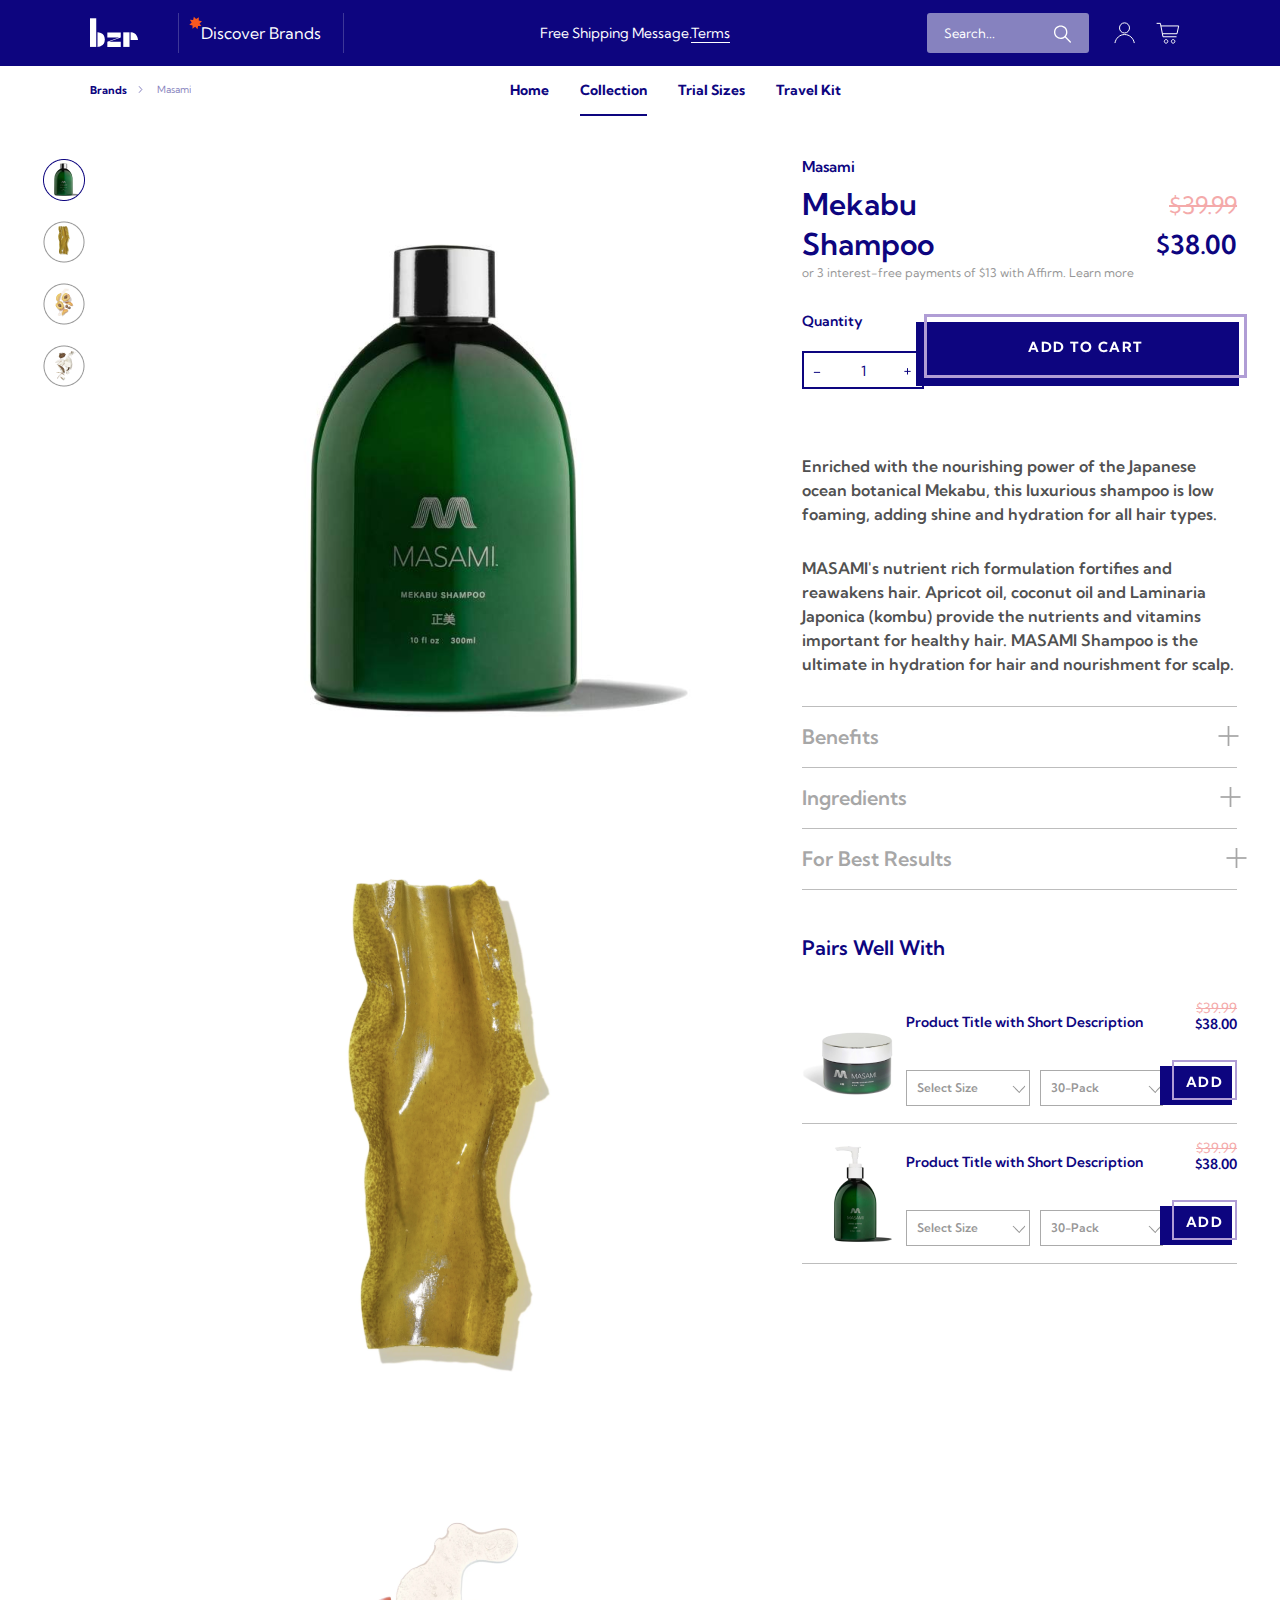
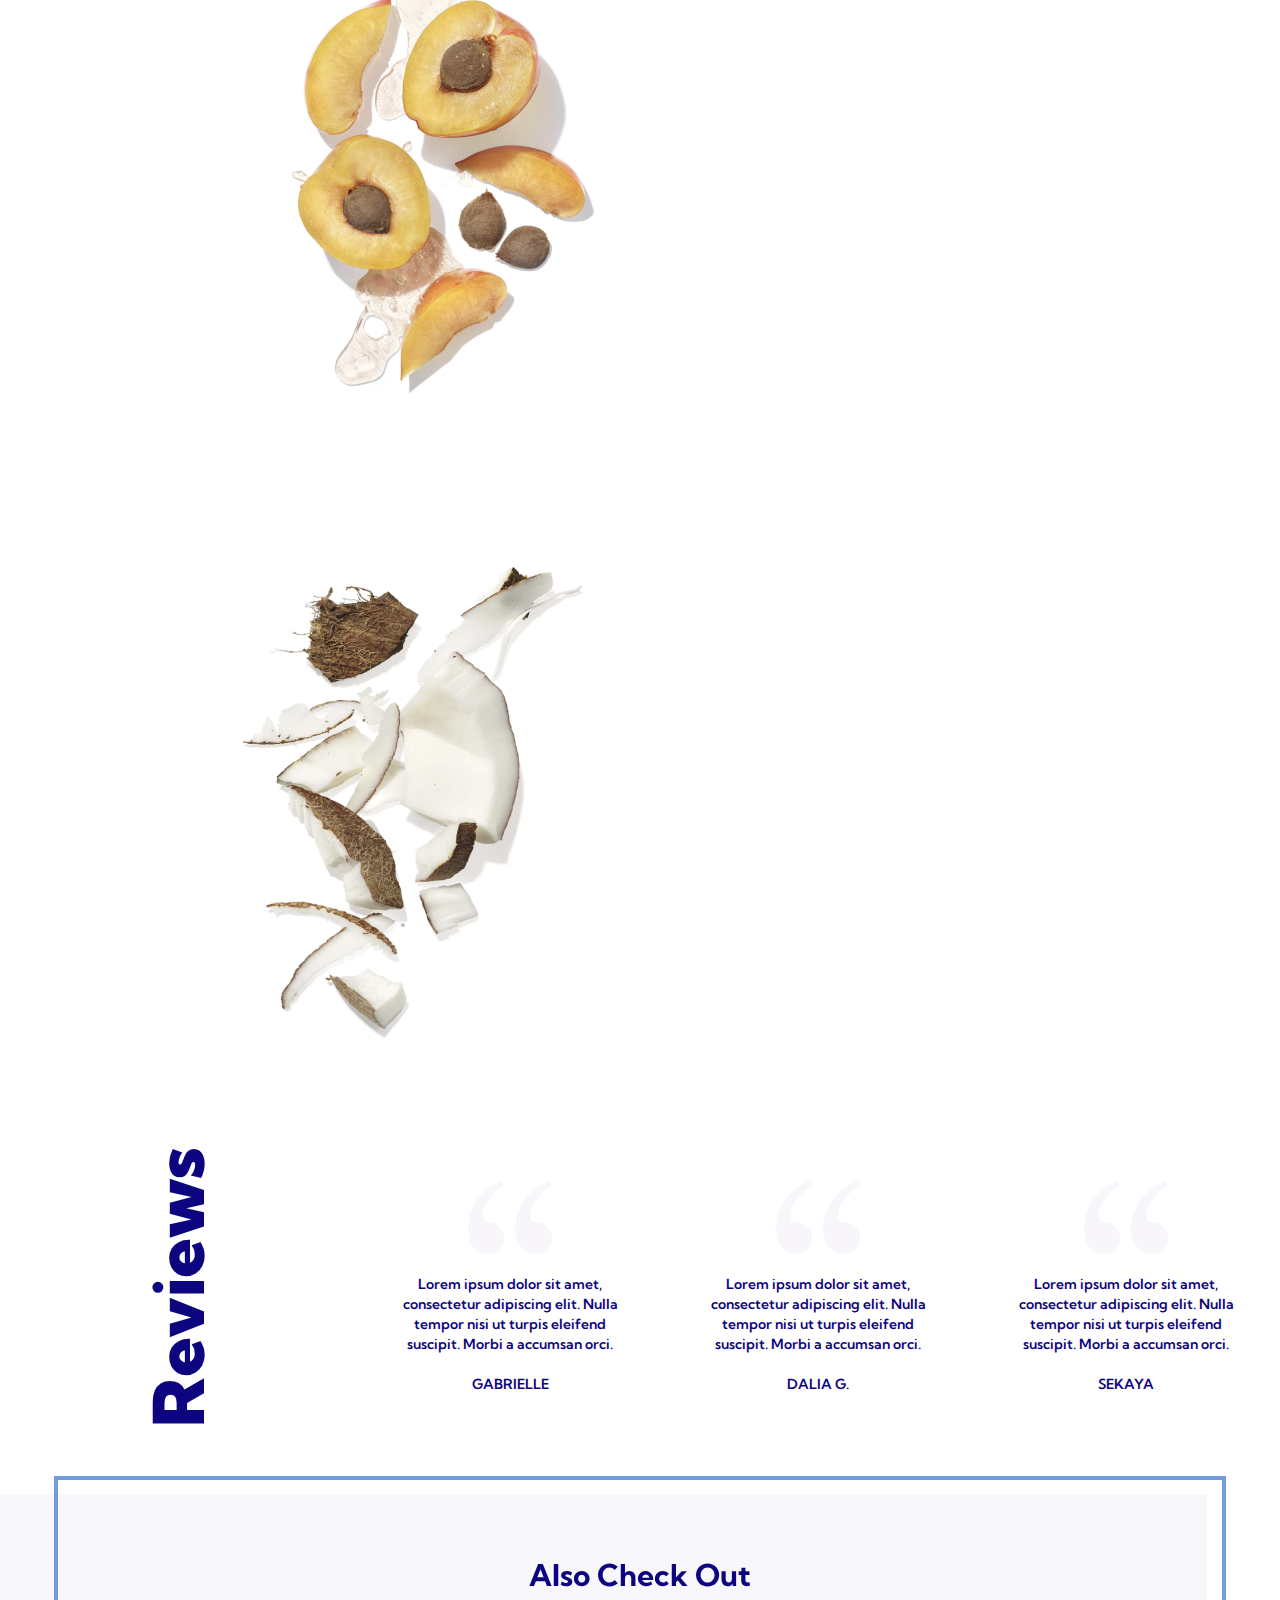
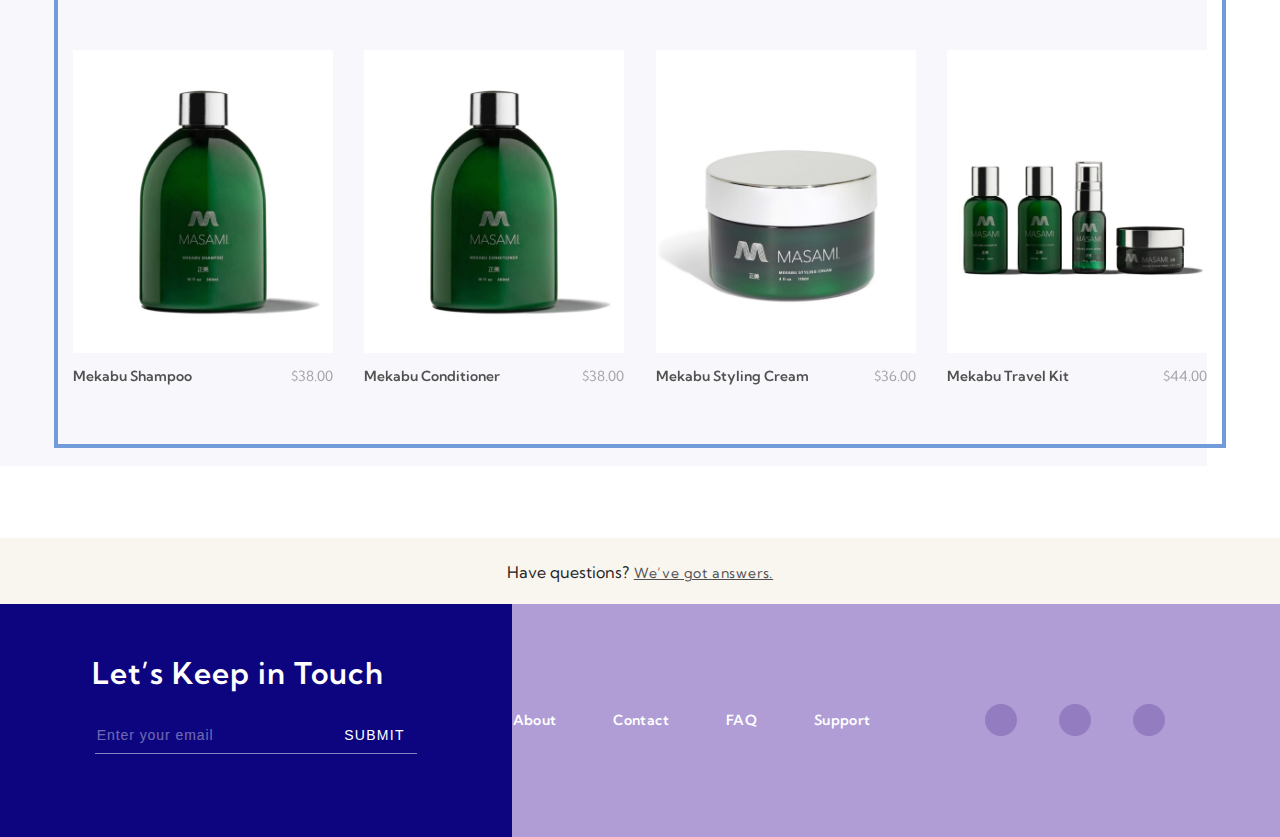
==== commit 8956cc33: "3 pages with adaptive" ====
--- a/Mekabu_Shampoo.html
+++ b/Mekabu_Shampoo.html
@@ -96,16 +96,23 @@
                 </div>
 
                 <div class="max-item-img">
-                    <div class="img-max"><img src="./images/max-item-img-1.png" alt=""></div>
-                    <div class="img-max"><img src="./images/max-item-img-2.png" alt=""></div>
-                    <div class="img-max"><img src="./images/max-item-img-3.png" alt=""></div>
-                    <div class="img-max"><img src="./images/max-item-img-4.png" alt=""></div>
+                    <div id="img-max-1" class="img-max"><img src="./images/max-item-img-1.png" alt=""></div>
+                    <div id="img-max-2" class="img-max"><img src="./images/max-item-img-2.png" alt=""></div>
+                    <div id="img-max-3" class="img-max"><img src="./images/max-item-img-3.png" alt=""></div>
+                    <div id="img-max-4" class="img-max"><img src="./images/max-item-img-4.png" alt=""></div>
                 </div>
 
                 <div class="info-side">
                     
                     <div class="subhead">
                         <p>Masami</p>
+                    </div>
+
+                    <div class="slider-dot">
+                        <img src="./images/slider-dot-1.png" alt="">
+                        <img src="./images/slider-bot-basic.png" alt="">
+                        <img src="./images/slider-bot-basic.png" alt="">
+                        <img src="./images/slider-bot-basic.png" alt="">
                     </div>
 
                     <div class="subhead-2">
@@ -128,6 +135,8 @@
                             <a href="">ADD TO CART</a>
                         </div>
                     </div>
+
+                    <div class="free-delivery"><a href="#">Free Delivery!</a></div>
 
                     <div class="product-description">
                         <p>Enriched with the nourishing power of the Japanese ocean botanical Mekabu, this luxurious shampoo is low foaming, adding shine and hydration for all hair types.</p>
@@ -238,6 +247,61 @@
                     <p class="reviewers-name">SEKAYA</p>
                 </div>
 
+            </div>
+        </div>
+
+        <!-- --------------------------- upsell-items -------------------------------- -->
+
+        <div class="upsell-items">
+            <div class="container upsell-items-row">
+                <div class="main-upsell-items">
+                    <div class="usell-item-headline"><h3>Also Check Out</h3></div>
+
+                <div class="featured-products-row">
+                    
+                    <div class="product-tile">
+                    <div class="start-block">
+                        <div class="item-img"><img src="./images/product-tile-1.png" alt=""></div>
+                        <div class="item-p">
+                            <p class="name-product">Mekabu Shampoo</p>
+                            <p class="product-price">$38.00</p>
+                        </div>
+                    </div>
+                    </div>
+
+                    <div class="product-tile">
+                    <div class="start-block">
+                        <div class="item-img"><img src="./images/product-tile-2.png" alt=""></div>
+                        <div class="item-p">
+                            <p class="name-product">Mekabu Conditioner</p>
+                            <p class="product-price">$38.00</p>
+                        </div>
+                    </div>
+                    </div>
+
+                    <div class="product-tile product-tile-3">
+                    <div class="start-block">
+                        <div class="item-img"><img src="./images/product-tile-3.png" alt=""></div>
+                        <div class="item-p">
+                            <p class="name-product">Mekabu Styling Cream</p>
+                            <p class="product-price">$36.00</p>
+                        </div>
+                    </div>
+                    </div>
+
+                    <div class="product-tile product-tile-4">
+                    <div class="start-block">
+                        <div class="item-img"><img src="./images/product-tile-4.png" alt=""></div>
+                        <div class="item-p">
+                            <p class="name-product">Mekabu Travel Kit</p>
+                            <p class="product-price">$44.00</p>
+                        </div>
+                    </div>
+                    </div>
+
+                </div>
+
+                </div>
             </div>
         </div>
 
--- a/css/item.css
+++ b/css/item.css
@@ -36,6 +36,10 @@
     font-size: 15px;
     color: #0D057F;
     font-weight: 600;
+}
+
+.slider-dot {
+    display: none;
 }
 
 .subhead-2 {
@@ -157,6 +161,10 @@
     top: 5px;
     right: 5px;
     transform: translateZ(-1px);
+}
+
+.free-delivery {
+    display: none;
 }
 
 .product-description p {
@@ -342,4 +350,645 @@
     top: 4px;
     right: 3px;
     transform: translateZ(-1px);
+}
+
+/* ---------------------------------- upsell-items ------------------------- */
+
+.upsell-items {
+    padding-bottom: 90px;
+}
+
+.upsell-items-row {
+    display: flex;
+    justify-content: center;
+}
+
+.main-upsell-items {
+    width: 91%;
+    display: flex;
+    flex-direction: column;
+    border: 4px solid #729BD9;
+    padding: 80px 0 60px 0;
+    transform-style: preserve-3d;
+}
+
+.usell-item-headline {
+    width: 100%;
+    text-align: center;
+    margin-bottom: 60px;
+}
+
+.usell-item-headline h3 {
+    font-weight: 700;
+    font-size: 30px;
+    color: #0D057F
+}
+
+.featured-products-row {
+    justify-content: space-around;
+    display: flex;
+}
+
+.product-tile {
+    margin: 0% 0% 0% 0%;
+    height: 334px;
+}
+
+.item-img img {
+    width: 260px;
+}
+
+.item-p {
+    padding: 14px 0 0 0;
+    background-color: #F8F7FBFF;
+}
+
+.main-upsell-items::after {
+    content: '';
+    width: 1318px;
+    height: 571px;
+    background-color: #F8F7FBFF;
+    position: absolute;
+    display: block;
+    top: 15px;
+    right: 15px;
+    transform: translateZ(-1px);
+}
+
+/* --------------------------------- adaptive -------------------------------- */
+
+/* ---------------------------- 1367px ------------------------------------ */
+
+@media screen and (max-width:1367px) {
+    .main-upsell-items::after {
+        content: '';
+        width: 1253px;
+    }
+}
+
+/* ---------------------------- 1025px ------------------------------------ */
+
+@media screen and (max-width:1025px) {
+    .img-max img {
+        width: 430px;
+    }
+    
+    .info-side {
+        width: 47%;
+    }
+
+    .item-img img {
+        width: 181px;
+    }
+
+    .product-tile {
+        height: 243px;
+    }
+
+    .main-upsell-items::after {
+        display: none;
+    }
+
+    .main-upsell-items {
+        background-color: #F8F7FBFF;
+    }
+}
+
+/* ---------------------------- 824px ------------------------------------ */
+
+@media screen and (max-width: 824px) {
+    .img-max img {
+        width: 330px;
+    }
+
+    .button-add-product a {
+        width: 220px;
+    }
+
+    .button-add-product a::after {
+        width: 225px;
+    }
+
+    .start-side img {
+        width: 85px;
+    }
+
+    .btn-add a {
+        width: 50px;
+    }
+
+    .btn-add a::after {
+        width: 54px;
+    }
+
+    .m-s-headline p {
+        font-weight: 600;
+        font-size: 10px;
+    }
+
+    .selectores p {
+        font-size: 9px;
+        line-height: 12px;
+        margin-left: 2px;
+    }
+
+    .slct-1 {
+        width: 117px;
+    }
+
+    .medium-side {
+        width: 54%;
+    }
+
+    .slct-1 p::after {
+        left: 17px;
+    }
+
+    .slct-2 p::after {
+        left: 36px;
+    }
+
+    .benefits::after {
+        left: 70%;
+    }
+
+    .ingredients::after {
+        left: 63%;
+    }
+
+    .f-b-results::after {
+        left: 52%;
+    }  
+    
+    .item-img img {
+        width: 150px;
+    }
+
+    .item-img {
+        width: 150px;
+    }
+
+    .start-block {
+        width: 150px;
+    }
+
+    .name-product {
+        font-size: 11px;
+    }
+
+    .product-tile {
+        height: 205px;
+    }
+
+    .main-upsell-items {
+        padding: 50px 0 50px 0;
+    }
+}
+
+/* ---------------------------- 813px --------------------------------- */
+
+@media screen and (max-width: 813px) {
+
+}
+
+
+/* ---------------------------- 769px ------------------------------------ */
+
+@media screen and (max-width:769px) {
+    .img-max img {
+        width: 280px;
+    }
+    
+    .button-add-product a {
+        width: 175px;
+    }
+
+    .button-add-product a::after {
+        width: 181px;
+    }
+
+    .ingredients::after {
+        left: 62%;
+    }
+
+    .f-b-results::after {
+        left: 50%;
+    }
+}
+
+/* ---------------------------- 737px ------------------------------------ */
+
+@media screen and (max-width:737px) {
+    .img-max img {
+        width: 265px;
+    }   
+}
+
+/* ---------------------------- 721px ------------------------------------ */
+
+@media screen and (max-width:721px) {
+    .img-max img {
+        width: 200px;
+    }
+    
+    .btn-add a::after {
+        width: 50px;
+    }
+    
+    .item-img img {
+        width: 130px;
+    }
+
+    .item-img {
+        width: 130px;
+    }
+
+    .start-block {
+        width: 130px;
+    }
+
+    .product-tile {
+        height: 195px;
+    }
+}
+
+/* ---------------------------- 668px ------------------------------------ */
+
+@media screen and (max-width:668px) {
+    .button-add-product a {
+        width: 150px;
+    }
+
+    .button-add-product a::after {
+        width: 155px;
+    }
+
+    .benefits::after {
+        left: 63%;
+    }
+
+    .ingredients::after {
+        left: 54%;
+    }
+    
+    .f-b-results::after {
+        left: 41%;
+    }
+
+    .product-description p {
+        font-size: 15px;
+    }
+
+    .slct-1 p::after {
+        left: 6px;
+    }
+
+    .slct-2 p::after {
+        left: 21px;
+    }
+
+    .btn-add a::after {
+        width: 47px;
+    }
+}
+
+/* ---------------------------- 654px ------------------------------------ */
+
+@media screen and (max-width:654px) {
+    .img-max img {
+        width: 220px;
+    }
+}
+
+/* ---------------------------- 641px ------------------------------------ */
+
+@media screen and (max-width:641px) {
+    .f-b-results::after {
+        left: 40%;
+    }
+
+    .btn-add a::after {
+        width: 44px;
+    }
+}
+
+/* ---------------------------- 569px ------------------------------------ */
+
+@media screen and (max-width:569px) {
+    .min-item-img {
+        display: none;
+    }
+
+    .main-part-row {
+        display: flex;
+        flex-direction: column;
+        align-items: center;
+        padding: 0px 0 0px 0;
+    }
+
+    .img-max {
+        display: flex;
+        justify-content: center;
+    }
+
+    .img-max img {
+        width: 85%;
+    }
+
+    #img-max-2, #img-max-3, #img-max-4 {
+        display: none;
+    }
+
+    .info-side {
+        width: 85%;
+    }
+
+    .subhead {
+        display: none;
+    }
+
+    .slider-dot {
+        display: flex;
+        justify-content: center;
+        padding-bottom: 25px;
+    }
+
+    .slider-dot img {
+        padding: 0 5px;
+    }
+
+    .subhead-2 br {
+        display: none;
+    }
+
+    .more-price-info {
+        margin-bottom: 32px;
+        width: 50%;
+        margin-top: -7px;
+    }
+
+    .price-strike {
+        justify-content: space-between;
+        height: 50px;
+    }
+
+    .quantity-and-button {
+        flex-direction: column;
+        margin-bottom: 27px;
+    }
+
+    .button-add-product {
+        align-self: center;
+    }
+
+    .button-add-product a {
+        width: 430px;
+    }
+
+    .button-add-product a::after {
+        width: 435px;
+    }
+
+    .quantity {
+        margin-bottom: 20px;
+    }
+
+    .free-delivery {
+        display: flex;
+        margin-bottom: 40px;
+        justify-content: center;
+    }
+
+    .free-delivery a {
+        font-size: 14px;
+        line-height: 18px;
+        text-align: center;
+        color: #0D057F;
+    }
+
+    .free-delivery a::before {
+        content: url(../images/delivery.png);
+        position: relative;
+        top: 2px;
+        right: 7px;
+    }
+
+    .benefits::after {
+        left: 77%;
+    }
+
+    .ingredients::after {
+        left: 71%;
+    }
+
+    .f-b-results::after {
+        left: 62%;
+    }
+
+    .pairing {
+        padding-top: 80px;
+    }
+
+    .m-s-headline p {
+        font-weight: 600;
+        font-size: 14px;
+    }
+
+    .start-side img {
+        width: 95px;
+    }
+
+    .price-strike {
+        height: 35px;
+    }
+
+    .end-side {
+        align-items: flex-end;
+    }
+
+    .btn-add a::after {
+        width: 54px;
+        right: 3px;
+        top: 3px;
+    }
+
+    .reviews-row {
+        flex-direction: column;
+        align-items: center;
+        justify-content: center;
+    }
+
+    .reviews-row .start-block {
+        margin: 0% 0px 6% 0%;
+        font-size: 25px;
+        transform: none;
+    }
+
+    .reviews-row .standard-block {
+        width: 37%;
+        margin-left: 0;
+    }
+
+    .standard-block .reviews-p1, .reviewers-name {
+        font-size: 12px;
+        line-height: 23px;
+    }
+
+    #standard-block-2, #standard-block-3{
+        display: none;
+    }
+
+    .standard-block-1::before {
+        content: url(../images/reviews-arrow-left.svg);
+        position: absolute;
+        left: 20%;
+    }
+
+    .standard-block-1::after {
+        content: url(../images/reviews-arrow-right.svg);
+        position: absolute;
+        right: 20%;
+    }
+
+    .reviews-row .start-block {
+        text-align: center;
+    }
+
+    .start-block {
+        width: 180px;
+    }
+
+    .item-img img {
+        width: 180px;
+    }
+
+    .product-tile {
+        margin-bottom: 85px;
+    }
+
+    .main-upsell-items {
+        padding: 50px 0 0px 0;
+    }
+}
+
+/* ---------------------------- 541px ------------------------------------ */
+
+@media screen and (max-width:541px) {
+   
+}
+
+
+/* ---------------------------- 426px ------------------------------------ */
+
+@media screen and (max-width:426px) {
+    .button-add-product a {
+        width: 320px;
+    }
+
+    .button-add-product a::after {
+        width: 325px;
+    }
+
+    .benefits::after {
+        left: 71%;
+    }
+
+    .ingredients::after {
+        left: 63%;
+    }
+
+    .f-b-results::after {
+        left: 51%;
+    }
+
+    .btn-add a::after {
+        width: 52px;
+    }
+
+    .start-block {
+        width: 150px;
+    }
+
+    .item-img img {
+        width: 150px;
+    }
+}
+
+/* ---------------------------- 415px ------------------------------------ */
+
+@media screen and (max-width:415px) {
+
+}
+
+
+/* ---------------------------- 376px ------------------------------------ */
+
+@media screen and (max-width:376px)  {
+    .more-price-info {
+        width: 76%;
+    }
+
+    .button-add-product a {
+        width: 285px;
+    }
+
+    .button-add-product a::after {
+        width: 290px;
+    }
+
+    .benefits::after {
+        left: 67%;
+    }
+
+    .ingredients::after {
+        left: 58%;
+    }
+
+    .f-b-results::after {
+        left: 45%;
+    }
+
+    .m-s-headline p {
+        font-size: 12px;
+    }
+
+    .start-side img {
+        width: 73px;
+    } 
+}
+
+/* ---------------------------- 361px ------------------------------------ */
+
+@media screen and (max-width:361px) {
+
+}
+
+/* ---------------------------- 321px ------------------------------------ */
+
+@media screen and (max-width:321px) {
+    .benefits::after {
+        left: 61%;
+    }
+
+    .ingredients::after {
+        left: 51%;
+    }
+
+    .f-b-results::after {
+        left: 35%;
+    }
+
+    .btn-add a {
+        width: 42px;
+        padding: 7px 0px 3px 0px;
+    }
+
+    .btn-add a::after {
+        width: 44px;
+        height: 32px;
+    }
+
+    .selectores p {
+        font-size: 7px;
+    }
 }